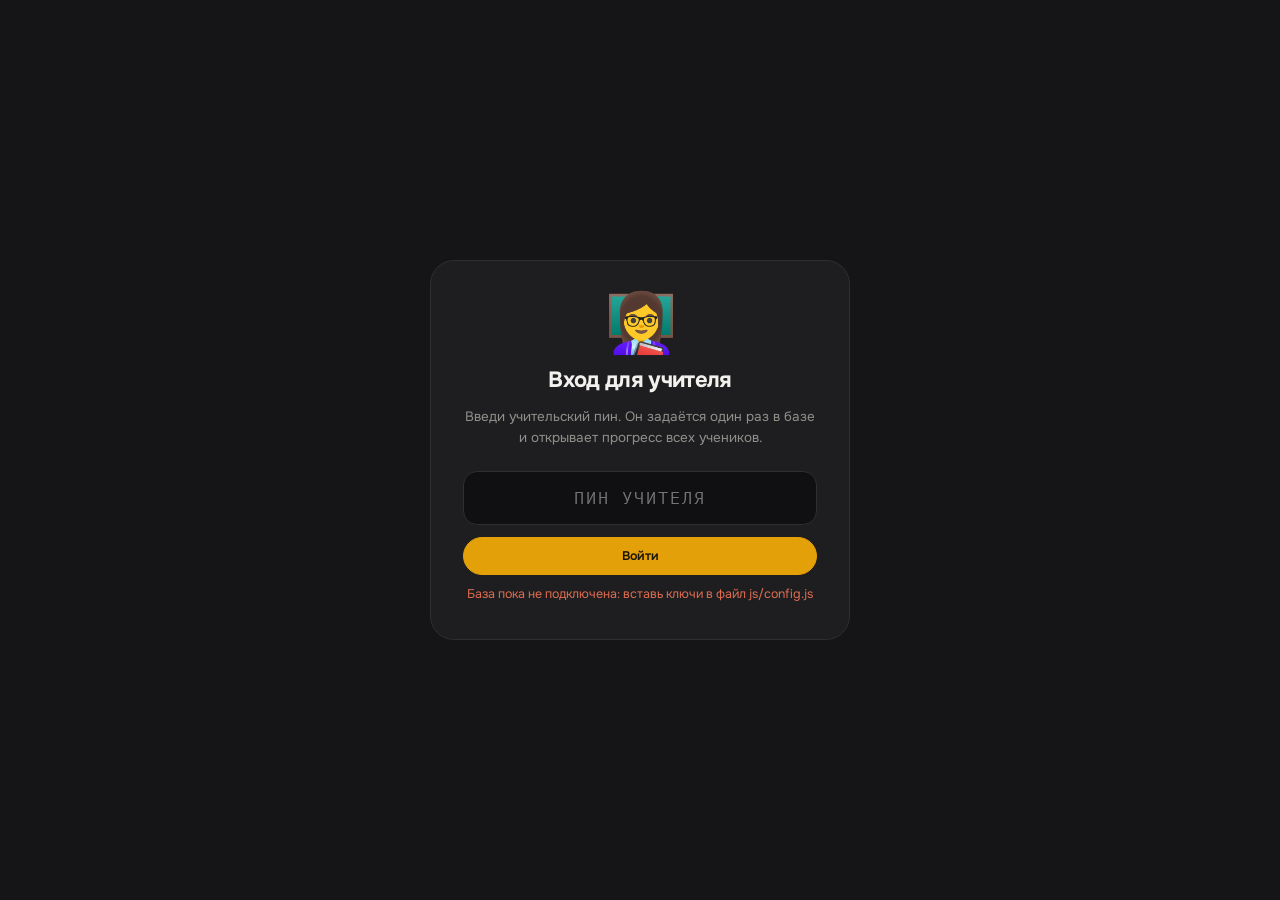
==== teacher.html @ 1808fb8f "Школа клод-кода: трекер месяца, панель учителя, подключение базы Co-Authored-By: Claude Opus 5 (1M c" ====
<!DOCTYPE html>
<html lang="ru">
<head>
<meta charset="utf-8">
<meta name="viewport" content="width=device-width, initial-scale=1">
<title>Панель учителя</title>
<link rel="preconnect" href="https://fonts.gstatic.com" crossorigin>
<link href="https://fonts.googleapis.com/css2?family=Onest:wght@400;500;600;700;800&family=IBM+Plex+Mono:wght@400;500&display=swap" rel="stylesheet">
<link rel="stylesheet" href="css/tracker.css">
</head>
<body>

<div class="wrap">
  <header>
    <h1>Панель учителя</h1>
    <span class="sync" id="syncState"></span>
    <span class="who"><a class="btn" href="index.html" style="text-decoration:none">К платформе ученика</a></span>
  </header>

  <div id="app" style="display:none">
    <div class="tiles">
      <div class="tile"><b id="tStudents">0</b><span>учеников</span></div>
      <div class="tile hot"><b id="tActive">0</b><span>занимались за 3 дня</span></div>
      <div class="tile"><b id="tAvg">0%</b><span>средний прогресс</span></div>
      <div class="tile"><b id="tStuck">0</b><span>тем ждут разбора</span></div>
    </div>

    <div class="addbox">
      <input id="nName" placeholder="имя ученика">
      <input id="nCode" placeholder="код приглашения" style="font-family:'IBM Plex Mono',monospace;text-transform:uppercase">
      <button class="btn" id="genCode">Придумать код</button>
      <button class="btn acc" id="addBtn">Добавить ученика</button>
      <span id="addMsg" style="font-size:12.5px;color:var(--dim)"></span>
    </div>

    <div class="sec-head"><h2>Ученики</h2><span>нажми на строку, чтобы раскрыть заметки и темы в работе</span></div>
    <div id="list"></div>
  </div>

  <footer>Данные обновляются при открытии страницы. Ученик работает по своему коду, ты видишь его прогресс здесь.</footer>
</div>

<div class="gate" id="gate">
  <div class="gate-box">
    <div class="gate-num">👩‍🏫</div>
    <h2>Вход для учителя</h2>
    <p>Введи учительский пин. Он задаётся один раз в базе и открывает прогресс всех учеников.</p>
    <input id="pinInput" type="password" placeholder="пин учителя" autocomplete="off">
    <button class="btn acc" id="pinBtn" style="width:100%;margin:0">Войти</button>
    <div class="gate-err" id="pinErr"></div>
  </div>
</div>

<script src="js/config.js"></script>
<script src="js/course.js"></script>
<script src="js/store.js"></script>
<script src="js/supa.js"></script>
<script>
let PIN = sessionStorage.getItem("klod-pin") || "";

function statsFor(state){
  const saved = Store.state;
  Store.state = state && state.steps ? state : { student:"", steps:{}, skills:{}, notes:{} };
  const res = {
    pct: Store.totalPct(),
    day: Store.currentDay().num,
    streak: Store.streak(),
    counts: Store.skillCounts(),
    notes: COURSE.days.map(d=>({ num:d.num, title:d.title, text:(Store.note(d.id)||"").trim() })).filter(x=>x.text),
    stuck: (()=>{ const a=[]; COURSE.days.forEach(d=> d.skills.forEach((s,i)=>{ if(Store.skillVal(d.id,i)===1) a.push("день "+d.num+": "+s); })); return a; })()
  };
  Store.state = saved;
  return res;
}
function ago(iso){
  if(!iso) return "ещё не начинал";
  const diff = (Date.now() - new Date(iso).getTime())/86400000;
  if(diff < 0.04) return "только что";
  if(diff < 1) return "сегодня";
  if(diff < 2) return "вчера";
  return Math.floor(diff) + " дней назад";
}

async function load(){
  try{
    const rows = await Cloud.teacherList(PIN);
    if(!Array.isArray(rows)) throw new Error("bad");
    document.getElementById("gate").classList.add("off");
    document.getElementById("app").style.display = "";
    sessionStorage.setItem("klod-pin", PIN);
    render(rows);
  }catch(e){
    document.getElementById("pinErr").textContent = "Пин не подошёл или нет связи с базой.";
  }
}

function render(rows){
  const data = rows.map(r=>({ ...r, s: statsFor(r.state) }));
  document.getElementById("tStudents").textContent = data.length;
  document.getElementById("tActive").textContent = data.filter(r=> r.updated_at && (Date.now()-new Date(r.updated_at).getTime())/86400000 < 3).length;
  document.getElementById("tAvg").textContent = (data.length ? Math.round(data.reduce((a,b)=>a+b.s.pct,0)/data.length) : 0) + "%";
  document.getElementById("tStuck").textContent = data.reduce((a,b)=>a+b.s.stuck.length,0);

  document.getElementById("list").innerHTML = data.length ? data.map((r,i)=>
    '<div class="st-row" data-i="'+i+'">'+
      '<div class="st-head">'+
        '<div class="pct">'+r.s.pct+'%</div>'+
        '<div class="who"><b>'+(r.name||"без имени")+'</b><span>код '+r.code+' · день '+r.s.day+' из 30 · серия '+r.s.streak+'</span></div>'+
        '<div class="meta"><b>'+ago(r.updated_at)+'</b>умею '+r.s.counts.can+' · учусь '+r.s.counts.learn+'</div>'+
      '</div>'+
      '<div class="st-bar"><i style="width:'+r.s.pct+'%"></i></div>'+
      '<div class="st-body">'+
        (r.s.stuck.length ? '<h4 class="lbl">Ждёт разбора</h4><div class="st-learn">'+r.s.stuck.map(x=>'<span>'+x+'</span>').join("")+'</div>' : '')+
        (r.s.notes.length ? '<h4 class="lbl">Заметки по дням</h4>'+r.s.notes.map(n=>'<div class="st-note"><b>День '+n.num+' · '+n.title+'</b><span>'+n.text+'</span></div>').join("") : '<h4 class="lbl">Заметок пока нет</h4>')+
      '</div>'+
    '</div>').join("") : '<div class="empty">Учеников пока нет. Добавь первого сверху и передай ему код.</div>';

  document.querySelectorAll(".st-head").forEach(h=> h.onclick = ()=> h.parentElement.classList.toggle("open"));
}

document.getElementById("pinBtn").onclick = ()=>{ PIN = document.getElementById("pinInput").value; load(); };
document.getElementById("pinInput").addEventListener("keydown", e=>{ if(e.key==="Enter"){ PIN = e.target.value; load(); } });
document.getElementById("genCode").onclick = ()=>{
  const name = (document.getElementById("nName").value || "uchenik").trim().toUpperCase()
    .replace(/[^A-ZА-Я]/g,"").slice(0,6) || "UCHENIK";
  const rnd = Math.random().toString(36).slice(2,6).toUpperCase();
  document.getElementById("nCode").value = name + "-" + rnd;
};
document.getElementById("addBtn").onclick = async ()=>{
  const name = document.getElementById("nName").value.trim();
  const code = document.getElementById("nCode").value.trim();
  const msg = document.getElementById("addMsg");
  if(!name || !code){ msg.textContent = "Заполни имя и код"; return; }
  try{
    await Cloud.teacherAdd(PIN, name, code);
    msg.textContent = "Готово. Отправь ученику код " + code.toUpperCase();
    document.getElementById("nName").value = ""; document.getElementById("nCode").value = "";
    load();
  }catch(e){ msg.textContent = "Не получилось: такой код уже занят или нет связи."; }
};

if(!Cloud.on()){
  document.getElementById("pinErr").textContent = "База пока не подключена: вставь ключи в файл js/config.js";
}else if(PIN){ load(); }
</script>
</body>
</html>
---- css/tracker.css ----
/* ТРЕКЕР МЕСЯЦА · палитра «Уголь» */
:root{
  --bg:#151517; --bg2:#101012; --card:#1e1e21; --card2:#252529;
  --ink:#f2f1ee; --dim:#918f8a; --line:#2e2e33;
  --acc:#e3a008; --acc-soft:#3a2f14; --on:#1a1408;
  --f1:#26251f; --f2:#3b3524; --f3:#5c4f24;
  --warn:#e3a008; --bad:#e06c4f;
}
*{box-sizing:border-box;margin:0;padding:0}
body{background:var(--bg);color:var(--ink);font-family:Onest,system-ui,sans-serif;font-size:15px;line-height:1.55}
.wrap{max-width:1080px;margin:0 auto;padding:0 22px}
a{color:inherit}

header{padding:26px 0 18px;display:flex;align-items:center;gap:16px;flex-wrap:wrap}
header h1{font-size:19px;font-weight:700;letter-spacing:-0.02em}
header .who{margin-left:auto}
header input{font-family:Onest;font-size:13px;border:1px solid var(--line);border-radius:10px;padding:9px 13px;background:var(--card);color:var(--ink);outline:none;min-width:180px}
header input:focus{border-color:var(--acc)}

nav{display:flex;gap:8px;flex-wrap:wrap;margin-bottom:20px}
nav button{font-family:Onest;font-size:13px;font-weight:500;padding:9px 16px;border:1px solid var(--line);background:var(--card);color:var(--dim);border-radius:999px;cursor:pointer}
nav button:hover{color:var(--ink)}
nav button.on{background:var(--acc);border-color:var(--acc);color:var(--on);font-weight:600}

section{display:none}
section.on{display:block}
.sec-head{margin:6px 0 16px;display:flex;align-items:baseline;justify-content:space-between;gap:16px;flex-wrap:wrap}
.sec-head h2{font-size:17px;font-weight:700;letter-spacing:-0.02em}
.sec-head span{font-size:12.5px;color:var(--dim)}

/* ГЛАВНЫЙ БЛОК */
.hero{background:var(--card);border:1px solid var(--line);border-radius:22px;padding:26px 28px;margin-bottom:16px;display:flex;gap:34px;align-items:center;flex-wrap:wrap}
.hero .big{font-size:64px;font-weight:800;letter-spacing:-0.05em;line-height:1;color:var(--acc)}
.hero .big small{font-size:20px;color:var(--dim);font-weight:600;letter-spacing:0}
.hero .txt h3{font-size:17px;font-weight:700;letter-spacing:-0.02em;margin-bottom:3px}
.hero .txt p{font-size:13.5px;color:var(--dim);max-width:430px}
.hero .cta{margin-left:auto;background:var(--acc);color:var(--on);border:none;border-radius:12px;padding:14px 20px;font-family:Onest;font-size:14px;font-weight:600;cursor:pointer}
.hero .cta:hover{filter:brightness(1.1)}

.tiles{display:grid;grid-template-columns:repeat(auto-fit,minmax(150px,1fr));gap:12px;margin-bottom:24px}
.tile{background:var(--card);border:1px solid var(--line);border-radius:16px;padding:16px 18px}
.tile b{display:block;font-size:30px;font-weight:800;letter-spacing:-0.04em;line-height:1.1}
.tile span{font-size:12px;color:var(--dim)}
.tile.hot b{color:var(--acc)}

/* КАЛЕНДАРЬ */
.cal{display:grid;grid-template-columns:repeat(6,1fr);gap:10px;margin-bottom:26px}
.cell{background:var(--card);border:1px solid var(--line);border-radius:16px;padding:13px;min-height:104px;cursor:pointer;display:flex;flex-direction:column;position:relative;transition:.15s}
.cell:hover{transform:translateY(-2px);border-color:var(--dim)}
.cell .n{font-size:19px;font-weight:800;letter-spacing:-0.03em}
.cell .t{font-size:11.5px;color:var(--dim);line-height:1.35;margin-top:4px;flex:1}
.cell .p{height:4px;background:var(--line);border-radius:3px;overflow:hidden;margin-top:8px}
.cell .p i{display:block;height:100%;background:var(--acc);border-radius:3px}
.cell.f1{background:var(--f1)}
.cell.f2{background:var(--f2)}
.cell.f3{background:var(--f3)}
.cell.full{background:var(--acc);border-color:var(--acc);color:var(--on)}
.cell.full .t{color:rgba(26,20,8,.72)}
.cell.full .p{background:rgba(26,20,8,.22)}
.cell.full .p i{background:var(--on)}
.cell.today{border:2px solid var(--ink)}
.cell .badge{position:absolute;top:10px;right:11px;font-size:10px;font-weight:600;color:var(--dim);text-transform:uppercase;letter-spacing:.06em}
.cell.today .badge{color:var(--ink)}
.cell.full .badge{color:var(--on)}
.wk{grid-column:1/-1;display:flex;align-items:center;gap:11px;margin-top:8px}
.wk b{font-size:12px;font-weight:700;letter-spacing:.1em;text-transform:uppercase}
.wk span{font-size:12px;color:var(--dim)}
.wk i{flex:1;height:1px;background:var(--line)}

/* ШТОРКА ДНЯ */
.sheet{position:fixed;left:0;right:0;bottom:0;max-height:88vh;background:var(--card);border-radius:26px 26px 0 0;box-shadow:0 -18px 60px rgba(0,0,0,.55);transform:translateY(102%);transition:transform .34s cubic-bezier(.22,.7,.25,1);z-index:60;display:flex;flex-direction:column}
.sheet.on{transform:none}
.sheet .grab{width:44px;height:4px;background:var(--line);border-radius:3px;margin:11px auto 0}
.sh-head{padding:16px 26px 14px;border-bottom:1px solid var(--line);display:flex;align-items:center;gap:14px}
.sh-head .n{font-size:30px;font-weight:800;letter-spacing:-0.04em;color:var(--acc)}
.sh-head h3{font-size:17px;font-weight:700;letter-spacing:-0.02em}
.sh-head p{font-size:13px;color:var(--dim)}
.sh-head button{margin-left:auto;border:1px solid var(--line);background:none;width:34px;height:34px;border-radius:50%;font-size:17px;cursor:pointer;color:var(--dim)}
.sh-body{overflow-y:auto;padding:20px 26px 34px}
h4.lbl{font-size:11.5px;letter-spacing:.14em;text-transform:uppercase;color:var(--dim);margin:20px 0 10px}
h4.lbl:first-child{margin-top:0}
.learn{display:grid;grid-template-columns:repeat(auto-fill,minmax(250px,1fr));gap:10px}
.learn div{background:var(--card2);border-radius:13px;padding:12px 14px}
.learn b{display:block;font-size:13px;font-weight:600;margin-bottom:3px}
.learn span{font-size:12.5px;color:var(--dim)}
.step{display:flex;gap:12px;align-items:flex-start;padding:12px 14px;border:1px solid var(--line);border-radius:13px;margin-bottom:8px;cursor:pointer}
.step:hover{background:var(--card2)}
.step .bx{width:21px;height:21px;border-radius:7px;border:1.5px solid var(--line);flex:0 0 21px;display:flex;align-items:center;justify-content:center;font-size:13px;color:var(--on)}
.step.on .bx{background:var(--acc);border-color:var(--acc)}
.step.on span{color:var(--dim);text-decoration:line-through}
.gpt{background:var(--acc-soft);border-left:4px solid var(--acc);border-radius:0 14px 14px 0;padding:15px 17px;font-size:13.5px}
.gpt b{display:block;font-size:11px;letter-spacing:.14em;text-transform:uppercase;color:var(--acc);margin-bottom:6px}
.sk{display:flex;align-items:center;gap:12px;padding:10px 0;border-bottom:1px solid var(--line)}
.sk p{flex:1;font-size:13.5px}
.sk button{font-family:Onest;font-size:11.5px;font-weight:600;padding:7px 13px;border-radius:999px;border:1px solid var(--line);background:none;color:var(--dim);cursor:pointer;min-width:118px}
.sk button[data-v="1"]{background:var(--acc-soft);border-color:var(--acc);color:var(--acc)}
.sk button[data-v="2"]{background:var(--acc);border-color:var(--acc);color:var(--on)}
textarea{width:100%;margin-top:8px;border:1px solid var(--line);border-radius:13px;padding:13px;font-family:Onest;font-size:13.5px;min-height:82px;resize:vertical;background:var(--bg2);color:var(--ink)}
textarea:focus{outline:none;border-color:var(--acc)}
.veil{position:fixed;inset:0;background:rgba(0,0,0,.6);opacity:0;pointer-events:none;transition:.3s;z-index:50}
.veil.on{opacity:1;pointer-events:auto}

/* НАВЫКИ */
.skgroup{margin-bottom:24px}
.skgroup h3{font-size:13px;font-weight:700;letter-spacing:.08em;text-transform:uppercase;color:var(--dim);margin-bottom:10px;display:flex;gap:10px;align-items:center}
.skgroup h3 i{flex:1;height:1px;background:var(--line)}
.skday{background:var(--card);border:1px solid var(--line);border-radius:16px;padding:14px 18px;margin-bottom:10px}
.skday em{font-style:normal;font-size:12px;color:var(--dim);display:block;margin-bottom:6px}
.skday .sk:last-child{border-bottom:none;padding-bottom:0}

/* КАРТОЧКИ КОНТЕНТА */
.cards{display:grid;grid-template-columns:repeat(auto-fill,minmax(300px,1fr));gap:12px;margin-bottom:26px}
.rc{background:var(--card);border:1px solid var(--line);border-radius:16px;padding:15px 17px;text-decoration:none;display:block;transition:.15s}
.rc:hover{border-color:var(--acc);transform:translateY(-2px)}
.rc b{display:block;font-size:14px;font-weight:600;margin-bottom:2px}
.rc .u{font-size:11px;color:var(--acc);margin-bottom:7px;word-break:break-all}
.rc p{font-size:12.5px;color:var(--dim);line-height:1.5}
.grouphead{font-size:13px;font-weight:700;letter-spacing:.06em;text-transform:uppercase;margin:0 0 12px;display:flex;gap:10px;align-items:center}
.grouphead i{flex:1;height:1px;background:var(--line)}

.pcard{background:var(--card);border:1px solid var(--line);border-radius:16px;padding:17px 19px;margin-bottom:12px}
.pcard b{display:block;font-size:15px;font-weight:600;margin-bottom:4px}
.pcard .d{font-size:12.5px;color:var(--dim);margin-bottom:11px}
.pcard pre{background:var(--bg2);border:1px solid var(--line);border-radius:12px;padding:14px;font-family:"IBM Plex Mono",ui-monospace,monospace;font-size:12.5px;line-height:1.6;white-space:pre-wrap;color:var(--ink);margin-bottom:11px}
.btn{font-family:Onest;font-size:12.5px;font-weight:600;padding:10px 16px;border-radius:999px;border:1px solid var(--line);background:var(--card);color:var(--ink);cursor:pointer;margin-right:8px;margin-bottom:8px}
.btn:hover{border-color:var(--acc);color:var(--acc)}
.btn.acc{background:var(--acc);border-color:var(--acc);color:var(--on)}
.btn.acc:hover{color:var(--on);filter:brightness(1.1)}

input.search{width:100%;font-family:Onest;font-size:14.5px;padding:14px 17px;border:1px solid var(--line);border-radius:14px;background:var(--card);color:var(--ink);margin-bottom:16px;outline:none}
input.search:focus{border-color:var(--acc)}
.gterm{background:var(--card);border:1px solid var(--line);border-radius:14px;padding:13px 16px}
.gterm b{display:block;font-size:13.5px;font-weight:600;margin-bottom:3px}
.gterm span{font-size:12.5px;color:var(--dim)}

.report{background:var(--card);border:1px solid var(--line);border-radius:18px;padding:20px 22px;margin-bottom:14px}
.report pre{font-family:"IBM Plex Mono",ui-monospace,monospace;font-size:12.5px;line-height:1.65;white-space:pre-wrap;color:var(--dim);max-height:420px;overflow-y:auto}
.empty{border:1px dashed var(--line);border-radius:16px;padding:26px;text-align:center;color:var(--dim);font-size:13px}
footer{padding:22px 0 46px;font-size:12.5px;color:var(--dim);border-top:1px solid var(--line);margin-top:26px}

@media (max-width:860px){ .cal{grid-template-columns:repeat(3,1fr)} }
@media (max-width:520px){ .cal{grid-template-columns:repeat(2,1fr)} .hero .big{font-size:48px} .hero .cta{margin-left:0;width:100%} }

/* ВХОД ПО КОДУ */
.gate{position:fixed;inset:0;background:var(--bg);z-index:90;display:flex;align-items:center;justify-content:center;padding:24px}
.gate.off{display:none}
.gate-box{width:100%;max-width:420px;background:var(--card);border:1px solid var(--line);border-radius:24px;padding:34px 32px;text-align:center}
.gate-num{font-size:58px;font-weight:800;letter-spacing:-0.05em;line-height:1;color:var(--acc);margin-bottom:10px}
.gate-box h2{font-size:22px;font-weight:700;letter-spacing:-0.03em;margin-bottom:10px}
.gate-box p{font-size:13.5px;color:var(--dim);margin-bottom:22px}
.gate-box input{width:100%;font-family:"IBM Plex Mono",monospace;font-size:17px;letter-spacing:.12em;text-align:center;text-transform:uppercase;padding:15px;border:1px solid var(--line);border-radius:14px;background:var(--bg2);color:var(--ink);outline:none;margin-bottom:12px}
.gate-box input:focus{border-color:var(--acc)}
.gate-err{font-size:12.5px;color:var(--bad);min-height:18px;margin-top:10px}
.gate-alt{margin-top:16px;border-top:1px solid var(--line);padding-top:16px}
.gate-alt button{background:none;border:none;color:var(--dim);font-family:Onest;font-size:12.5px;cursor:pointer;text-decoration:underline}
.gate-alt button:hover{color:var(--ink)}

.sync{font-size:11.5px;color:var(--dim);padding:6px 12px;border:1px solid var(--line);border-radius:999px}
.sync.wait{color:var(--acc)}
.sync.ok{color:var(--dim)}
.sync.bad{color:var(--bad);border-color:var(--bad)}
.sync:empty{display:none}

/* ПАНЕЛЬ УЧИТЕЛЯ */
.st-row{background:var(--card);border:1px solid var(--line);border-radius:18px;margin-bottom:12px;overflow:hidden}
.st-head{display:flex;align-items:center;gap:18px;padding:18px 22px;cursor:pointer}
.st-head:hover{background:var(--card2)}
.st-head .pct{font-size:30px;font-weight:800;letter-spacing:-0.04em;color:var(--acc);min-width:74px}
.st-head .who b{display:block;font-size:16px;font-weight:600}
.st-head .who span{font-size:12.5px;color:var(--dim)}
.st-head .meta{margin-left:auto;text-align:right;font-size:12.5px;color:var(--dim)}
.st-head .meta b{display:block;color:var(--ink);font-size:13.5px;font-weight:600}
.st-bar{height:5px;background:var(--line)}
.st-bar i{display:block;height:100%;background:var(--acc)}
.st-body{display:none;padding:18px 22px 22px;border-top:1px solid var(--line)}
.st-row.open .st-body{display:block}
.st-note{background:var(--bg2);border-left:3px solid var(--acc);border-radius:0 12px 12px 0;padding:12px 15px;margin-bottom:9px}
.st-note b{display:block;font-size:12.5px;color:var(--acc);margin-bottom:4px}
.st-note span{font-size:13px;color:var(--ink)}
.st-learn{display:flex;flex-wrap:wrap;gap:8px}
.st-learn span{font-size:12.5px;padding:7px 12px;border:1px solid var(--acc);border-radius:999px;color:var(--acc)}
.addbox{background:var(--card);border:1px solid var(--line);border-radius:18px;padding:18px 22px;margin-bottom:20px;display:flex;gap:10px;flex-wrap:wrap;align-items:center}
.addbox input{font-family:Onest;font-size:13.5px;padding:11px 14px;border:1px solid var(--line);border-radius:12px;background:var(--bg2);color:var(--ink);outline:none}
.addbox input:focus{border-color:var(--acc)}
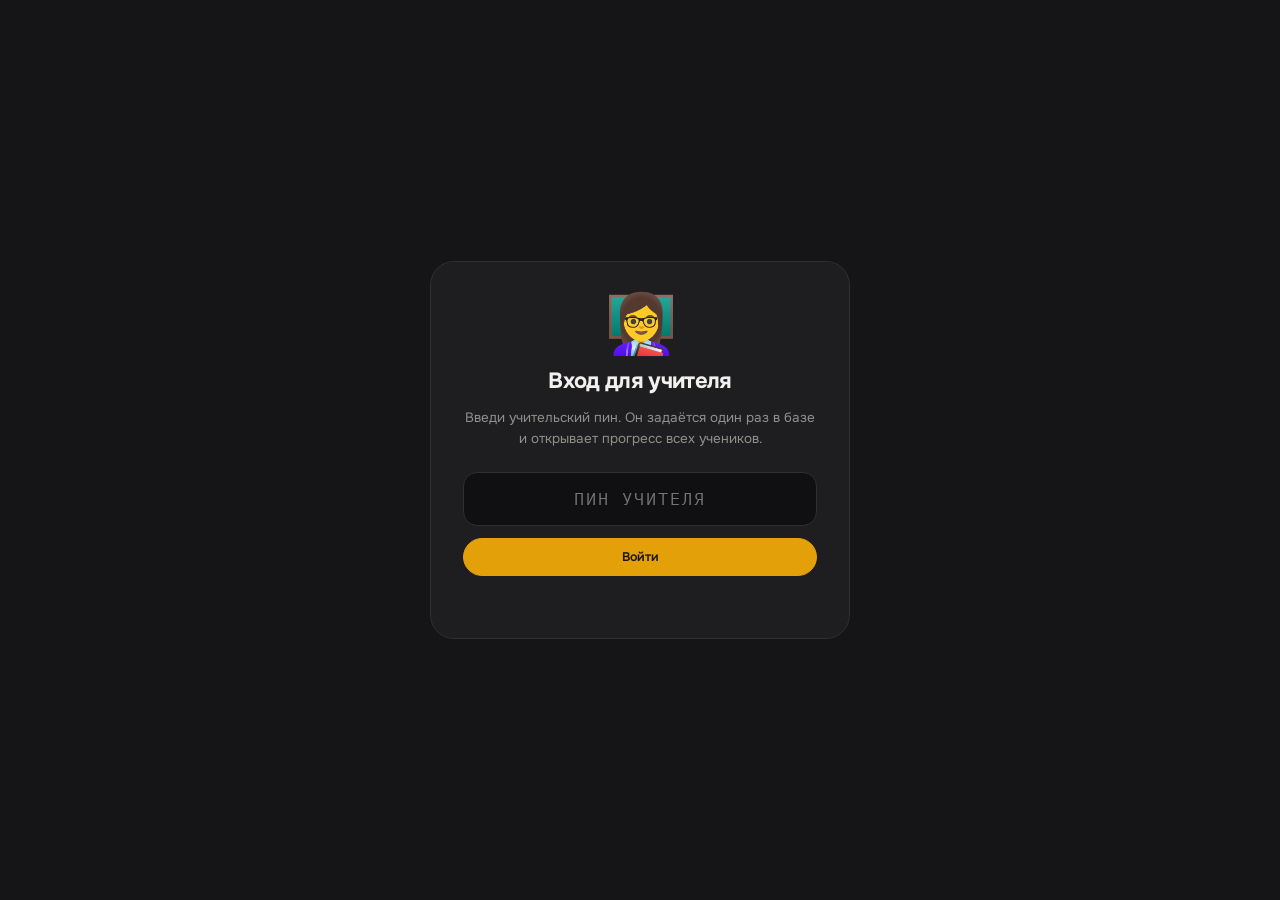
==== commit eb128c99: "Версии файлов в ссылках, чтобы браузер не показывал устаревшую версию Co-Authored-By: Claude Opus 5 " ====
--- a/teacher.html
+++ b/teacher.html
@@ -6,7 +6,7 @@
 <title>Панель учителя</title>
 <link rel="preconnect" href="https://fonts.gstatic.com" crossorigin>
 <link href="https://fonts.googleapis.com/css2?family=Onest:wght@400;500;600;700;800&family=IBM+Plex+Mono:wght@400;500&display=swap" rel="stylesheet">
-<link rel="stylesheet" href="css/tracker.css">
+<link rel="stylesheet" href="css/tracker.css?v=2">
 </head>
 <body>
 
@@ -51,10 +51,10 @@
   </div>
 </div>
 
-<script src="js/config.js"></script>
-<script src="js/course.js"></script>
-<script src="js/store.js"></script>
-<script src="js/supa.js"></script>
+<script src="js/config.js?v=2"></script>
+<script src="js/course.js?v=2"></script>
+<script src="js/store.js?v=2"></script>
+<script src="js/supa.js?v=2"></script>
 <script>
 let PIN = sessionStorage.getItem("klod-pin") || "";
 
